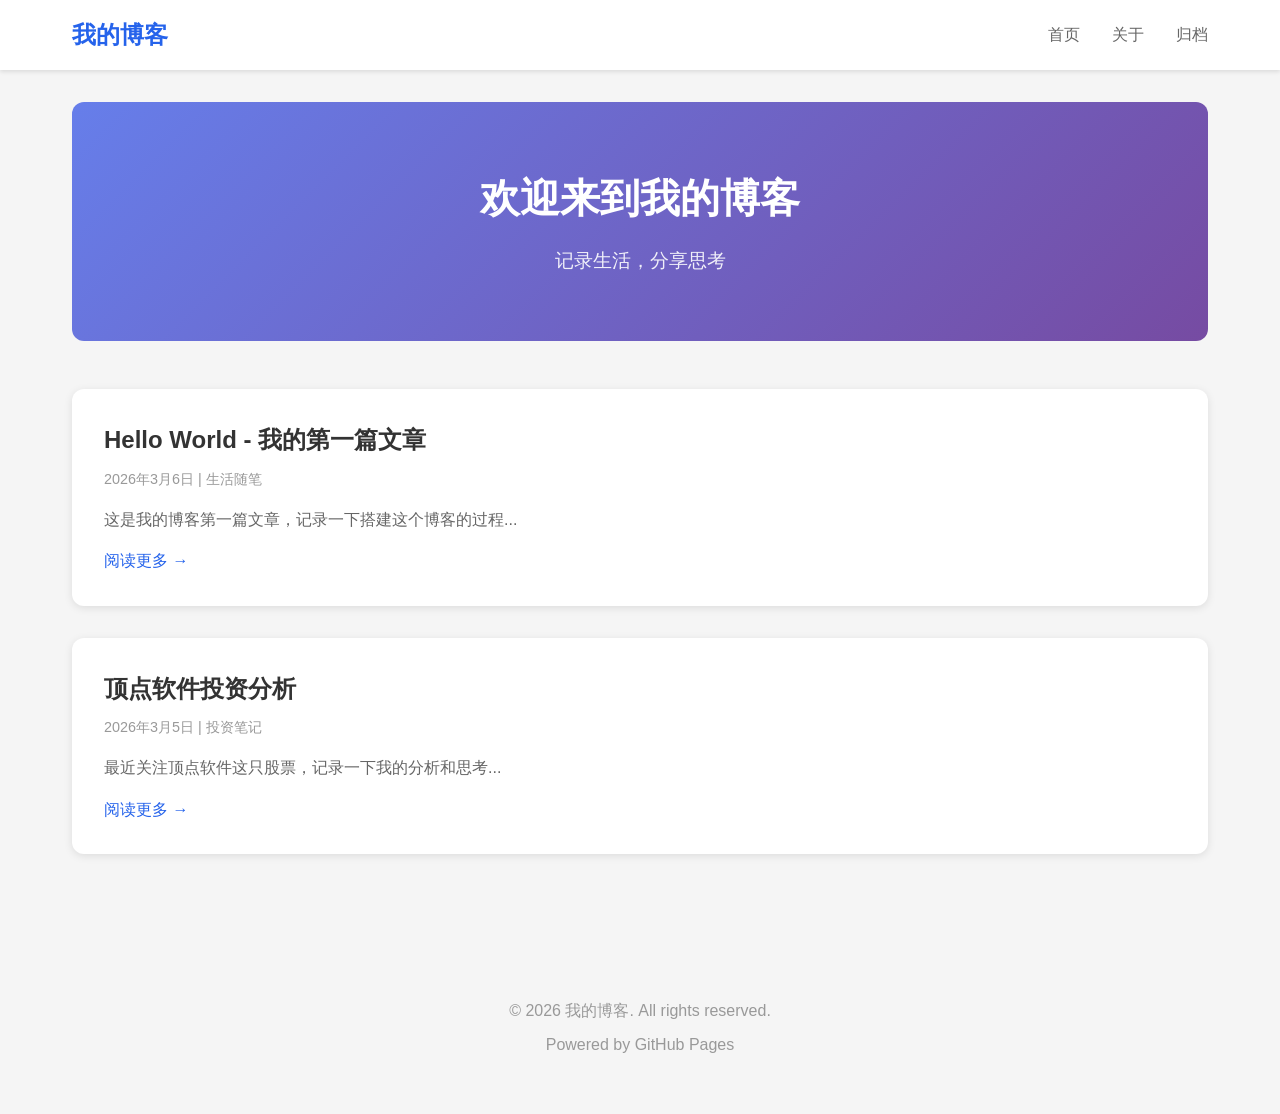
==== index.html @ df4f1d64 "Initial blog commit" ====
<!DOCTYPE html>
<html lang="zh-CN">
<head>
    <meta charset="UTF-8">
    <meta name="viewport" content="width=device-width, initial-scale=1.0">
    <title>我的个人博客</title>
    <link rel="stylesheet" href="style.css">
</head>
<body>
    <header>
        <nav>
            <div class="logo">我的博客</div>
            <ul class="nav-links">
                <li><a href="index.html">首页</a></li>
                <li><a href="about.html">关于</a></li>
                <li><a href="archive.html">归档</a></li>
            </ul>
        </nav>
    </header>

    <main>
        <section class="hero">
            <h1>欢迎来到我的博客</h1>
            <p>记录生活，分享思考</p>
        </section>

        <section class="posts">
            <article class="post-card">
                <h2><a href="posts/hello-world.html">Hello World - 我的第一篇文章</a></h2>
                <p class="meta">2026年3月6日 | 生活随笔</p>
                <p class="excerpt">这是我的博客第一篇文章，记录一下搭建这个博客的过程...</p>
                <a href="posts/hello-world.html" class="read-more">阅读更多 →</a>
            </article>

            <article class="post-card">
                <h2><a href="posts/stock-analysis.html">顶点软件投资分析</a></h2>
                <p class="meta">2026年3月5日 | 投资笔记</p>
                <p class="excerpt">最近关注顶点软件这只股票，记录一下我的分析和思考...</p>
                <a href="posts/stock-analysis.html" class="read-more">阅读更多 →</a>
            </article>
        </section>
    </main>

    <footer>
        <p>&copy; 2026 我的博客. All rights reserved.</p>
        <p>Powered by GitHub Pages</p>
    </footer>
</body>
</html>
---- style.css ----
/* 基础样式 */
* {
    margin: 0;
    padding: 0;
    box-sizing: border-box;
}

body {
    font-family: -apple-system, BlinkMacSystemFont, 'Segoe UI', 'PingFang SC', 'Microsoft YaHei', sans-serif;
    line-height: 1.6;
    color: #333;
    background-color: #f5f5f5;
}

/* 导航栏 */
header {
    background: #fff;
    box-shadow: 0 2px 4px rgba(0,0,0,0.1);
    position: sticky;
    top: 0;
    z-index: 100;
}

nav {
    max-width: 1200px;
    margin: 0 auto;
    padding: 1rem 2rem;
    display: flex;
    justify-content: space-between;
    align-items: center;
}

.logo {
    font-size: 1.5rem;
    font-weight: bold;
    color: #2563eb;
}

.nav-links {
    display: flex;
    list-style: none;
    gap: 2rem;
}

.nav-links a {
    text-decoration: none;
    color: #666;
    transition: color 0.3s;
}

.nav-links a:hover {
    color: #2563eb;
}

/* 主内容区 */
main {
    max-width: 1200px;
    margin: 0 auto;
    padding: 2rem;
}

/* Hero 区域 */
.hero {
    text-align: center;
    padding: 4rem 2rem;
    background: linear-gradient(135deg, #667eea 0%, #764ba2 100%);
    color: white;
    border-radius: 12px;
    margin-bottom: 3rem;
}

.hero h1 {
    font-size: 2.5rem;
    margin-bottom: 1rem;
}

.hero p {
    font-size: 1.2rem;
    opacity: 0.9;
}

/* 文章列表 */
.posts {
    display: grid;
    gap: 2rem;
}

.post-card {
    background: #fff;
    padding: 2rem;
    border-radius: 12px;
    box-shadow: 0 2px 8px rgba(0,0,0,0.1);
    transition: transform 0.2s, box-shadow 0.2s;
}

.post-card:hover {
    transform: translateY(-4px);
    box-shadow: 0 4px 16px rgba(0,0,0,0.15);
}

.post-card h2 {
    margin-bottom: 0.5rem;
}

.post-card h2 a {
    color: #333;
    text-decoration: none;
}

.post-card h2 a:hover {
    color: #2563eb;
}

.meta {
    color: #999;
    font-size: 0.9rem;
    margin-bottom: 1rem;
}

.excerpt {
    color: #666;
    margin-bottom: 1rem;
}

.read-more {
    color: #2563eb;
    text-decoration: none;
    font-weight: 500;
}

.read-more:hover {
    text-decoration: underline;
}

/* 文章详情页 */
.article-content {
    background: #fff;
    padding: 3rem;
    border-radius: 12px;
    box-shadow: 0 2px 8px rgba(0,0,0,0.1);
    max-width: 800px;
    margin: 0 auto;
}

.article-content h1 {
    font-size: 2rem;
    margin-bottom: 1rem;
}

.article-content .meta {
    margin-bottom: 2rem;
    padding-bottom: 1rem;
    border-bottom: 1px solid #eee;
}

.article-content p {
    margin-bottom: 1rem;
    font-size: 1.1rem;
}

/* 页脚 */
footer {
    text-align: center;
    padding: 3rem 2rem;
    color: #999;
    margin-top: 4rem;
}

footer p {
    margin-bottom: 0.5rem;
}

/* 响应式设计 */
@media (max-width: 768px) {
    nav {
        flex-direction: column;
        gap: 1rem;
    }
    
    .hero h1 {
        font-size: 1.8rem;
    }
    
    .nav-links {
        gap: 1rem;
    }
    
    main {
        padding: 1rem;
    }
    
    .article-content {
        padding: 1.5rem;
    }
}
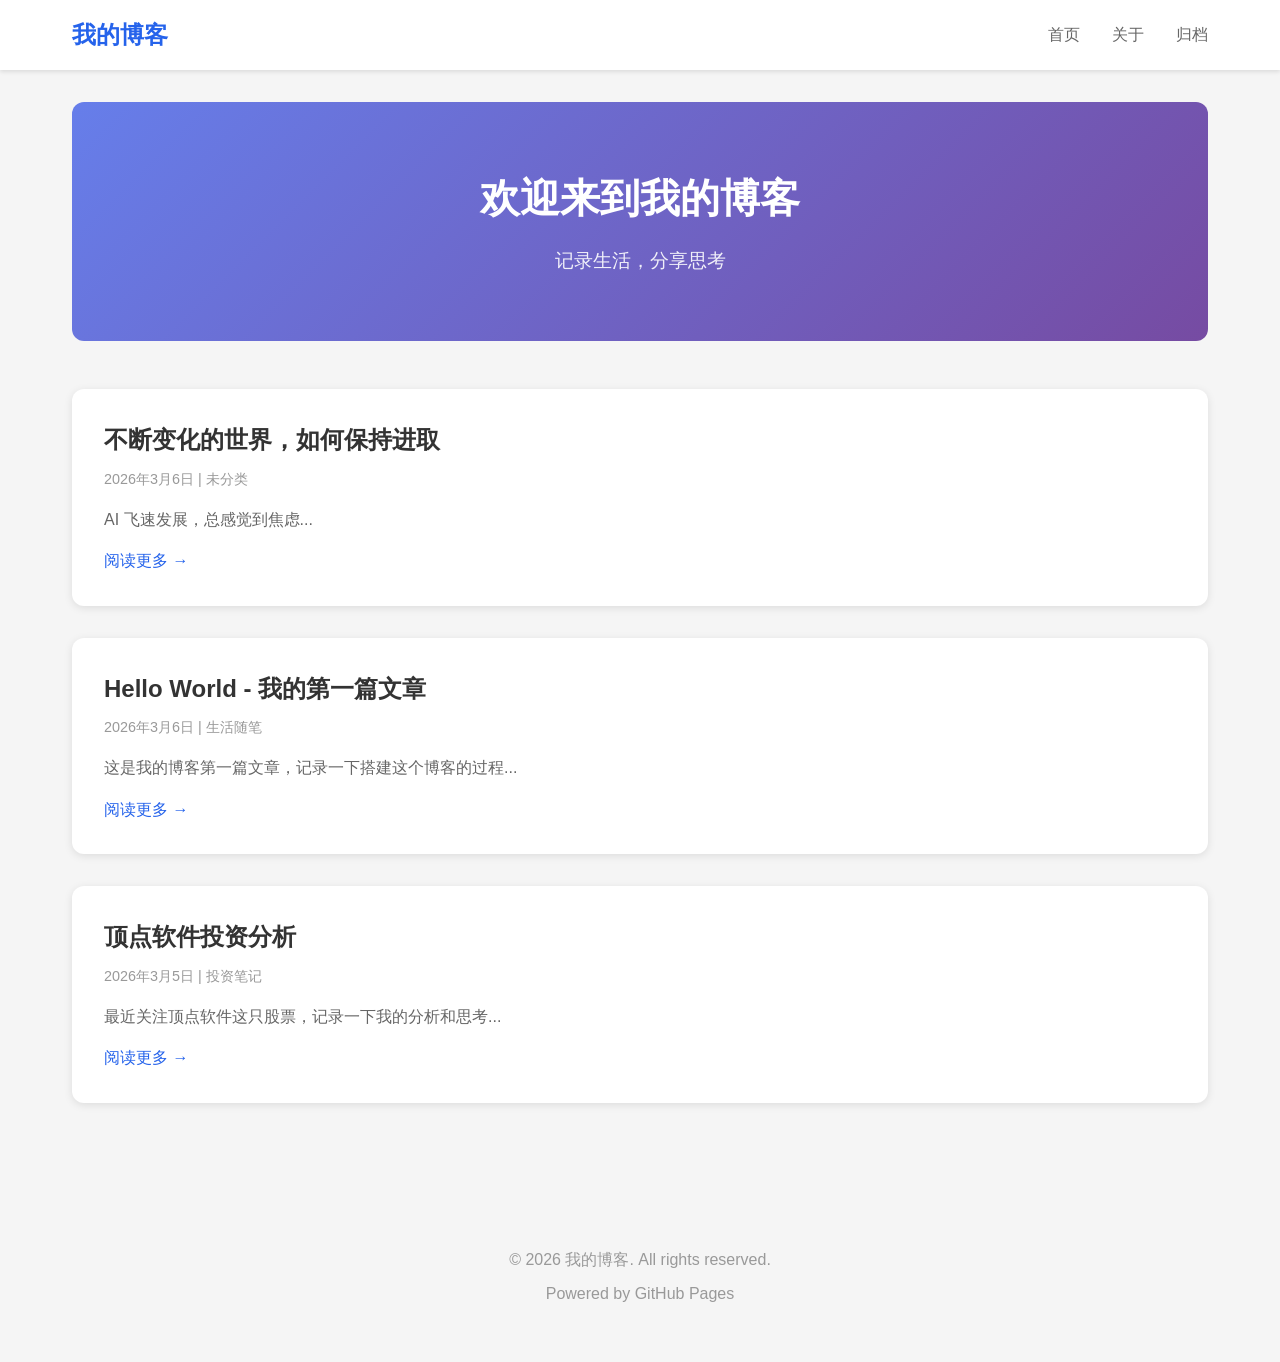
==== commit ba84cfe7: "Add files via upload" ====
--- a/index.html
+++ b/index.html
@@ -26,6 +26,13 @@
 
         <section class="posts">
             <article class="post-card">
+                <h2><a href="posts/20260306-10.html">不断变化的世界，如何保持进取</a></h2>
+                <p class="meta">2026年3月6日 | 未分类</p>
+                <p class="excerpt">AI 飞速发展，总感觉到焦虑...</p>
+                <a href="posts/20260306-10.html" class="read-more">阅读更多 →</a>
+            </article>
+
+            <article class="post-card">
                 <h2><a href="posts/hello-world.html">Hello World - 我的第一篇文章</a></h2>
                 <p class="meta">2026年3月6日 | 生活随笔</p>
                 <p class="excerpt">这是我的博客第一篇文章，记录一下搭建这个博客的过程...</p>
